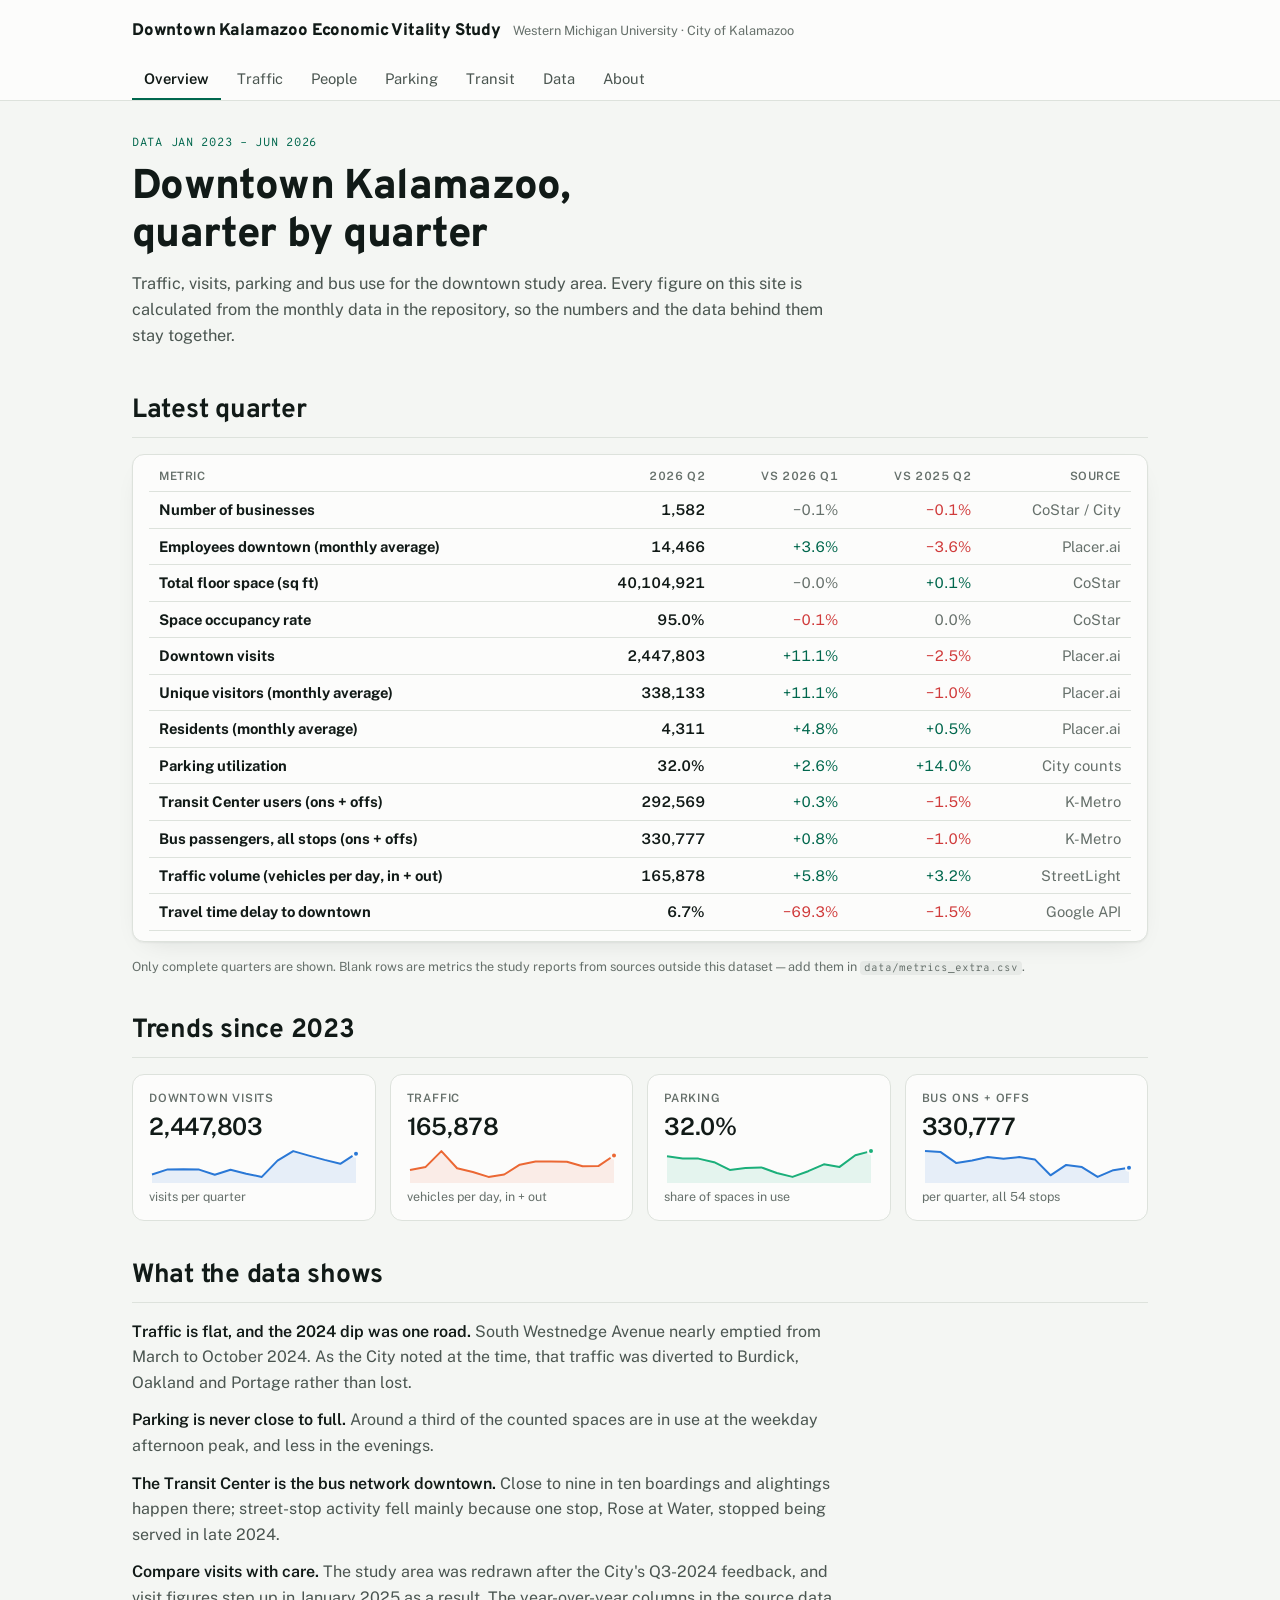
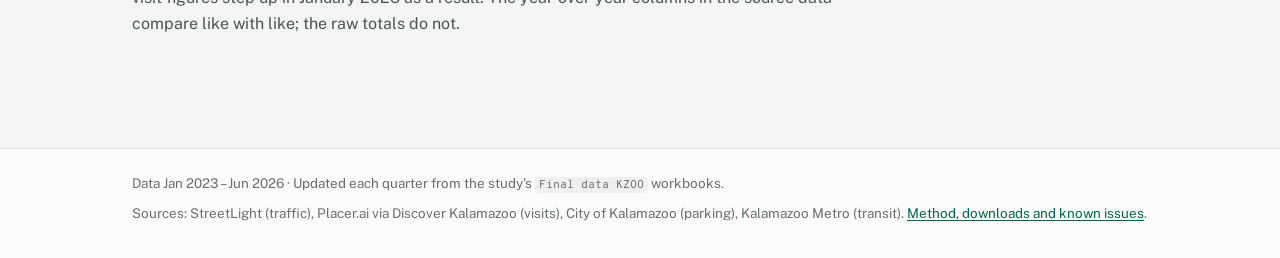
==== index.html @ 564986c9 "Add files via upload" ====
<!DOCTYPE html>
<html lang="en">
<head>
<meta charset="utf-8">
<meta name="viewport" content="width=device-width, initial-scale=1">
<title>Downtown Kalamazoo Vitality Data</title>
<meta name="description" content="Traffic, visits, parking and transit data for the Downtown Kalamazoo Economic Vitality Study, updated quarterly.">
<link rel="preconnect" href="https://fonts.googleapis.com">
<link rel="preconnect" href="https://fonts.gstatic.com" crossorigin>
<link rel="stylesheet" href="https://fonts.googleapis.com/css2?family=Overpass:wght@600;700;800&family=Overpass+Mono:wght@400;500&family=Public+Sans:wght@400;500;600&display=swap">
<link rel="stylesheet" href="assets/style.css">
</head>
<body>
<header class="site-head">
  <div class="wrap">
    <div class="brand">
      <a class="t" href="index.html">Downtown Kalamazoo Economic Vitality Study</a>
      <span class="sub">Western Michigan University · City of Kalamazoo</span>
    </div>
    <nav class="main" aria-label="Sections">
      <a href="index.html">Overview</a>
      <a href="traffic.html">Traffic</a>
      <a href="people.html">People</a>
      <a href="parking.html">Parking</a>
      <a href="transit.html">Transit</a>
      <a href="data.html">Data</a>
      <a href="about.html">About</a>
    </nav>
  </div>
</header>

<main class="wrap">
  <div class="page-head">
    <p class="updated" data-coverage>Loading data…</p>
    <h1>Downtown Kalamazoo, quarter by quarter</h1>
    <p class="lede">Traffic, visits, parking and bus use for the downtown study area. Every figure on this site is calculated from the monthly data in the repository, so the numbers and the data behind them stay together.</p>
  </div>

  <section id="scorecard">
    <h2>Latest quarter</h2>
    <div class="scorecard needs-data">
      <div class="tbl-wrap">
        <table id="score">
          <thead><tr><th scope="col">Metric</th><th scope="col" id="c-now">Latest</th><th scope="col" id="c-prev">vs previous quarter</th><th scope="col" id="c-year">vs year earlier</th><th scope="col">Source</th></tr></thead>
          <tbody></tbody>
        </table>
      </div>
    </div>
    <p class="fig-note">Only complete quarters are shown. Blank rows are metrics the study reports from sources outside this dataset — add them in <code>data/metrics_extra.csv</code>.</p>
  </section>

  <section id="tiles">
    <h2>Trends since 2023</h2>
    <div class="tiles needs-data" id="tile-row"></div>
  </section>

  <section id="says">
    <h2>What the data shows</h2>
    <div class="prose">
      <p><b>Traffic is flat, and the 2024 dip was one road.</b> South Westnedge Avenue nearly emptied from March to October 2024. As the City noted at the time, that traffic was diverted to Burdick, Oakland and Portage rather than lost.</p>
      <p><b>Parking is never close to full.</b> Around a third of the counted spaces are in use at the weekday afternoon peak, and less in the evenings.</p>
      <p><b>The Transit Center is the bus network downtown.</b> Close to nine in ten boardings and alightings happen there; street-stop activity fell mainly because one stop, Rose at Water, stopped being served in late 2024.</p>
      <p><b>Compare visits with care.</b> The study area was redrawn after the City's Q3-2024 feedback, and visit figures step up in January 2025 as a result. The year-over-year columns in the source data compare like with like; the raw totals do not.</p>
    </div>
  </section>
</main>

<footer class="site-foot">
  <div class="wrap">
    <p><span data-coverage></span> · Updated each quarter from the study's <code>Final data KZOO</code> workbooks.</p>
    <p>Sources: StreetLight (traffic), Placer.ai via Discover Kalamazoo (visits), City of Kalamazoo (parking), Kalamazoo Metro (transit). <a href="data.html">Method, downloads and known issues</a>.</p>
  </div>
</footer>

<script src="assets/charts.js"></script>
<script src="assets/site.js"></script>
<script>
Site.ready(async () => {
  const d = await Site.loadAll(["traffic_monthly.csv", "people_monthly.csv", "parking_monthly.csv", "transit_monthly.csv"]);
  let extra = [];
  try { extra = await Site.load("metrics_extra.csv"); } catch (e) { /* optional file */ }

  const months = [...new Set(d.traffic.map(r => r.month))].sort();
  Site.stamp(months);

  const traffic = Site.trafficQuarterly(d.traffic);
  const visitors = Site.peopleQuarterly(d.people, "visitors");
  const employees = Site.peopleQuarterly(d.people, "employees");
  const residents = Site.peopleQuarterly(d.people, "residents");
  const parking = Site.parkingQuarterly(d.parking);
  const transit = Site.transitQuarterly(d.transit);

  // The latest quarter with all three months of traffic data.
  const complete = traffic.filter(q => q.months === 3).map(q => q.q);
  const now = complete[complete.length - 1], prev = Site.qPrev(now), year = Site.qYearAgo(now);
  document.getElementById("c-now").textContent = Site.qLabel(now);
  document.getElementById("c-prev").textContent = "vs " + Site.qLabel(prev);
  document.getElementById("c-year").textContent = "vs " + Site.qLabel(year);

  const pick = (list, q, field) => { const r = list.find(x => x.q === q); return r ? r[field] : null; };
  const pickExtra = (q, field) => {
    const r = extra.find(x => x.quarter === q);
    const v = r ? r[field] : "";
    return v === "" || v == null ? null : +v;
  };

  const metrics = [
    { label: "Number of businesses", get: q => pickExtra(q, "businesses"), fmt: Site.fmtN, src: "CoStar / City" },
    { label: "Employees downtown (monthly average)", get: q => pick(employees, q, "people"), fmt: Site.fmtN, src: "Placer.ai" },
    { label: "Total floor space (sq ft)", get: q => pickExtra(q, "floor_space_sf"), fmt: Site.fmtN, src: "CoStar" },
    { label: "Space occupancy rate", get: q => pickExtra(q, "space_occupancy_rate"), fmt: v => Site.pct(v), src: "CoStar" },
    { label: "Downtown visits", get: q => pick(visitors, q, "visits"), fmt: Site.fmtN, src: "Placer.ai" },
    { label: "Unique visitors (monthly average)", get: q => pick(visitors, q, "people"), fmt: Site.fmtN, src: "Placer.ai" },
    { label: "Residents (monthly average)", get: q => pick(residents, q, "people"), fmt: Site.fmtN, src: "Placer.ai" },
    { label: "Parking utilization", get: q => pick(parking, q, "all"), fmt: v => Site.pct(v), src: "City counts" },
    { label: "Transit Center users (ons + offs)", get: q => pick(transit, q, "centre"), fmt: Site.fmtN, src: "K-Metro" },
    { label: "Bus passengers, all stops (ons + offs)", get: q => pick(transit, q, "total"), fmt: Site.fmtN, src: "K-Metro" },
    { label: "Traffic volume (vehicles per day, in + out)", get: q => pick(traffic, q, "total"), fmt: Site.fmtN, src: "StreetLight" },
    { label: "Travel time delay to downtown", get: q => pickExtra(q, "travel_time_delay_pct"), fmt: v => Site.pct(v), src: "Google API" },
  ];

  const tb = document.querySelector("#score tbody");
  for (const m of metrics) {
    const tr = tb.insertRow();
    const th = document.createElement("th");
    th.scope = "row";
    th.textContent = m.label;
    tr.appendChild(th);
    const v = m.get(now);
    const td = tr.insertCell();
    td.className = "v";
    td.textContent = v == null ? "—" : m.fmt(v);
    Site.changeCell(tr.insertCell(), v, m.get(prev));
    Site.changeCell(tr.insertCell(), v, m.get(year));
    const s = tr.insertCell();
    s.textContent = m.src;
    s.style.color = "var(--muted)";
  }

  // trend tiles
  const tiles = [
    { label: "Downtown visits", href: "people.html", series: visitors.map(q => q.visits), qs: visitors.map(q => q.q), fmt: Site.fmtN, key: "s1", cap: "visits per quarter" },
    { label: "Traffic", href: "traffic.html", series: traffic.map(q => q.total), qs: traffic.map(q => q.q), fmt: Site.fmtN, key: "s2", cap: "vehicles per day, in + out" },
    { label: "Parking", href: "parking.html", series: parking.map(q => q.all), qs: parking.map(q => q.q), fmt: v => Site.pct(v), key: "s3", cap: "share of spaces in use" },
    { label: "Bus ons + offs", href: "transit.html", series: transit.map(q => q.total), qs: transit.map(q => q.q), fmt: Site.fmtN, key: "s1", cap: "per quarter, all 54 stops" },
  ];
  const row = document.getElementById("tile-row");
  row.replaceChildren();
  for (const t of tiles) {
    const keep = t.qs.map((q, i) => ({ q, v: t.series[i] })).filter(o => complete.includes(o.q));
    const a = document.createElement("a");
    a.className = "tile";
    a.href = t.href;
    a.innerHTML = `<span class="lab"></span><span class="val"></span><span class="spark"></span><span class="cap"></span>`;
    a.querySelector(".lab").textContent = t.label;
    a.querySelector(".val").textContent = keep.length ? t.fmt(keep[keep.length - 1].v) : "—";
    a.querySelector(".cap").textContent = t.cap;
    row.appendChild(a);
    const host = a.querySelector(".spark");
    Chart.register(host, () => Chart.spark(host, keep.map(o => o.v), t.key));
  }
});
</script>
</body>
</html>
---- assets/style.css ----
/* Downtown Kalamazoo Economic Vitality Study — site styles
   One stylesheet for every page. Colours are CSS variables, so changing the
   palette here changes the whole site. Dark mode follows the visitor's system. */

:root{
  color-scheme:light;
  --ground:#f4f6f3; --surface:#fcfcfb; --ink:#111a17; --ink-2:#4a5550; --muted:#66706b;
  --rule:#dde2dc; --grid:#e1e0d9; --axis:#c3c2b7;
  --accent:#00674d; --accent-wash:rgba(0,103,77,.07);
  --s1:#2a78d6; --s2:#eb6834; --s3:#1baf7a; --gray:#898781;
  --warn:#d03b3b; --warn-wash:rgba(208,59,59,.08);
  --code-bg:rgba(17,26,23,.055);
  --shadow:0 1px 2px rgba(17,26,23,.05),0 10px 28px -16px rgba(17,26,23,.16);
  --display:"Overpass","Segoe UI",system-ui,sans-serif;
  --body:"Public Sans",system-ui,-apple-system,"Segoe UI",sans-serif;
  --mono:"Overpass Mono",ui-monospace,"Cascadia Mono",Consolas,monospace;
}
@media (prefers-color-scheme:dark){
  :root{
    color-scheme:dark;
    --ground:#0f1311; --surface:#1a1a19; --ink:#f2f5f3; --ink-2:#c1c8c4; --muted:#959d98;
    --rule:#2b302d; --grid:#2c2c2a; --axis:#383835;
    --accent:#5cc29a; --accent-wash:rgba(92,194,154,.10);
    --s1:#3987e5; --s2:#d95926; --s3:#199e70;
    --warn:#e66767; --warn-wash:rgba(230,103,103,.12);
    --code-bg:rgba(255,255,255,.07); --shadow:none;
  }
}
*{box-sizing:border-box}
html{-webkit-text-size-adjust:100%}
body{margin:0;background:var(--ground);color:var(--ink);font:400 16px/1.6 var(--body);-webkit-font-smoothing:antialiased}
h1,h2,h3{font-family:var(--display);margin:0;line-height:1.15;text-wrap:balance}
h1{font-weight:800;font-size:clamp(1.8rem,3.6vw,2.6rem);letter-spacing:-.015em}
h2{font-weight:700;font-size:clamp(1.3rem,2.2vw,1.65rem);letter-spacing:-.01em}
h3{font-weight:700;font-size:1.02rem}
p{margin:0}
a{color:var(--accent);text-underline-offset:.18em}
:focus-visible{outline:2px solid var(--accent);outline-offset:2px;border-radius:4px}
code{font-family:var(--mono);font-size:.85em;background:var(--code-bg);padding:.06em .36em;border-radius:4px;overflow-wrap:anywhere}
b,strong{font-weight:600}
.wrap{max-width:1080px;margin-inline:auto;padding-inline:clamp(16px,4vw,32px)}

/* ---------- site header + nav ---------- */
.site-head{background:var(--surface);border-bottom:1px solid var(--rule)}
.site-head .wrap{padding-block:18px 0}
.brand{display:flex;flex-wrap:wrap;align-items:baseline;gap:4px 12px}
.brand .t{font-family:var(--display);font-weight:800;font-size:1.05rem;letter-spacing:-.01em;color:var(--ink);text-decoration:none}
.brand .sub{font-size:.8rem;color:var(--muted)}
nav.main{display:flex;flex-wrap:wrap;gap:2px 4px;margin-top:14px}
nav.main a{font-size:.92rem;color:var(--ink-2);text-decoration:none;padding:8px 12px;border-radius:8px 8px 0 0;border-bottom:2px solid transparent}
nav.main a:hover{background:var(--accent-wash)}
nav.main a[aria-current="page"]{color:var(--ink);font-weight:600;border-bottom-color:var(--accent)}

/* ---------- page head ---------- */
.page-head{padding-block:34px 8px;display:grid;gap:10px;max-width:70ch}
.page-head .lede{color:var(--ink-2);font-size:1.02rem}
.updated{font-family:var(--mono);font-size:.74rem;letter-spacing:.06em;text-transform:uppercase;color:var(--accent)}
main{padding-bottom:72px;display:block}
section{margin-top:40px;display:grid;gap:16px}
section>h2{padding-bottom:10px;border-bottom:1px solid var(--rule)}
.note{font-size:.88rem;color:var(--ink-2);background:var(--accent-wash);border-radius:8px;padding:11px 13px;max-width:78ch}
.note b{color:var(--ink)}
.note.warn{background:var(--warn-wash)}
.prose{max-width:72ch;display:grid;gap:12px;color:var(--ink-2)}
.prose b{color:var(--ink)}

/* ---------- controls ---------- */
.controls{display:flex;flex-wrap:wrap;gap:10px 14px;align-items:end}
.field{display:grid;gap:4px}
.field label{font-size:.7rem;letter-spacing:.07em;text-transform:uppercase;color:var(--muted);font-weight:600}
.field select{font:400 .93rem var(--body);color:var(--ink);background:var(--surface);border:1px solid var(--rule);border-radius:8px;padding:7px 10px;min-width:12rem}

/* ---------- figures ---------- */
.figs{display:grid;gap:16px}
.figs.two{grid-template-columns:repeat(2,minmax(0,1fr))}
@media (max-width:860px){.figs.two{grid-template-columns:1fr}}
figure.fig{margin:0;background:var(--surface);border:1px solid var(--rule);border-radius:12px;padding:16px 16px 12px;display:grid;gap:10px;min-width:0}
.fig-head{display:flex;justify-content:space-between;align-items:flex-start;gap:12px}
.fig-title{font-weight:600;font-size:.98rem;line-height:1.35}
.fig-sub{font-size:.79rem;color:var(--muted);margin-top:2px;line-height:1.4}
.tv-btn{font:500 .75rem var(--body);color:var(--ink-2);background:transparent;border:1px solid var(--rule);border-radius:6px;padding:4px 9px;cursor:pointer;white-space:nowrap;flex:0 0 auto}
.tv-btn:hover{background:var(--accent-wash)}
.host{min-height:180px;min-width:0}
.legend{display:flex;flex-wrap:wrap;gap:6px 16px;list-style:none;margin:0;padding:0;font-size:.79rem;color:var(--ink-2)}
.legend li{display:flex;align-items:center;gap:7px}
.legend .sw{width:10px;height:10px;border-radius:2px;flex:0 0 10px}
.legend .lk{width:14px;height:2px;border-radius:1px;flex:0 0 14px}
.fig-note{font-size:.79rem;color:var(--muted);line-height:1.45}

/* ---------- tables ---------- */
.tbl-wrap{overflow-x:auto}
table{border-collapse:collapse;width:100%;font-size:.86rem;font-variant-numeric:tabular-nums}
th,td{text-align:right;padding:6px 10px;border-bottom:1px solid var(--rule);white-space:nowrap}
th:first-child,td:first-child{text-align:left}
thead th{color:var(--muted);font-weight:600;font-size:.72rem;letter-spacing:.05em;text-transform:uppercase}
tbody tr:hover{background:var(--accent-wash)}
table.plain tbody tr:hover{background:transparent}
table.plain td,table.plain th{white-space:normal}
.tv{overflow-x:auto;max-height:320px;overflow-y:auto;border-top:1px solid var(--rule);padding-top:6px}
.tv thead th{position:sticky;top:0;background:var(--surface)}
.heat td.c{border-left:2px solid var(--surface)}

/* bar inside a table cell (corridor ranking, stop ranking) */
.barrow{display:flex;align-items:center;gap:8px;min-width:90px}
.barrow i{display:block;height:10px;border-radius:0 3px 3px 0;background:var(--s1);flex:0 0 auto}

/* ---------- scorecard ---------- */
.scorecard{background:var(--surface);border:1px solid var(--rule);border-radius:12px;padding:6px 16px 10px;box-shadow:var(--shadow)}
.scorecard table{font-size:.92rem}
.scorecard td.v{font-weight:600}
.chg{font-variant-numeric:tabular-nums}
.chg.up{color:var(--accent)}
.chg.down{color:var(--warn)}
.chg.flat{color:var(--muted)}

/* ---------- tiles ---------- */
.tiles{display:grid;grid-template-columns:repeat(4,minmax(0,1fr));gap:14px}
@media (max-width:900px){.tiles{grid-template-columns:repeat(2,minmax(0,1fr))}}
@media (max-width:480px){.tiles{grid-template-columns:1fr}}
.tile{background:var(--surface);border:1px solid var(--rule);border-radius:12px;padding:14px 16px;display:grid;gap:6px;text-decoration:none;color:inherit}
.tile:hover{border-color:var(--accent)}
.tile .lab{font-size:.72rem;letter-spacing:.07em;text-transform:uppercase;color:var(--muted);font-weight:600}
.tile .val{font-weight:600;font-size:1.5rem;line-height:1.1;letter-spacing:-.01em}
.tile .cap{font-size:.78rem;color:var(--muted);line-height:1.35}
.tile .spark{height:38px}

/* ---------- key/value blocks ---------- */
.kv{display:grid;grid-template-columns:repeat(auto-fit,minmax(220px,1fr));gap:14px 28px;margin:0}
.kv div{display:grid;gap:2px;align-content:start}
.kv dt{font-size:.7rem;letter-spacing:.07em;text-transform:uppercase;color:var(--muted);font-weight:600}
.kv dd{margin:0;font-size:.93rem}

/* ---------- charts (svg) ---------- */
svg.chart{display:block;overflow:visible;font-family:var(--body)}
svg.chart:focus-visible{outline:2px solid var(--accent);outline-offset:4px}
.chart .tick{fill:var(--muted);font-size:11.5px;font-variant-numeric:tabular-nums}
.chart .val{fill:var(--ink-2);font-size:11.5px;font-weight:500;font-variant-numeric:tabular-nums}
.chart .ann{fill:var(--muted);font-size:11px}
.chart .grid{stroke:var(--grid);stroke-width:1;shape-rendering:crispEdges}
.chart .base{stroke:var(--axis);stroke-width:1;shape-rendering:crispEdges}
.chart .zero{stroke:var(--muted);stroke-width:1;shape-rendering:crispEdges}
.chart .ref{stroke:var(--ink-2);stroke-width:1;shape-rendering:crispEdges}
.chart .cross{stroke:var(--muted);stroke-width:1}
.chart .hit{fill:transparent}
.chart .cat{transition:opacity .12s}
.chart.hovering .cat:not(.on){opacity:.42}
@media (prefers-reduced-motion:reduce){.chart .cat{transition:none}}
#tip{position:fixed;z-index:50;pointer-events:none;background:var(--surface);color:var(--ink);border:1px solid var(--rule);border-radius:8px;padding:8px 11px;font-size:.79rem;line-height:1.45;box-shadow:0 8px 28px -10px rgba(0,0,0,.35);max-width:280px}
#tip .tt{font-weight:600;color:var(--ink-2);margin-bottom:3px}
#tip .tr{display:flex;align-items:center;gap:8px;font-variant-numeric:tabular-nums}
#tip .tr strong{color:var(--ink)}
#tip .tr .n{color:var(--muted)}
#tip .k{width:12px;height:2px;border-radius:1px;flex:0 0 12px}

/* ---------- states ---------- */
.loading,.error{font-size:.9rem;color:var(--muted);padding:14px 0}
.error{color:var(--warn)}

/* ---------- footer ---------- */
.site-foot{border-top:1px solid var(--rule);background:var(--surface);margin-top:40px}
.site-foot .wrap{padding-block:24px 34px;display:grid;gap:8px;font-size:.84rem;color:var(--muted)}
.site-foot a{color:var(--accent)}
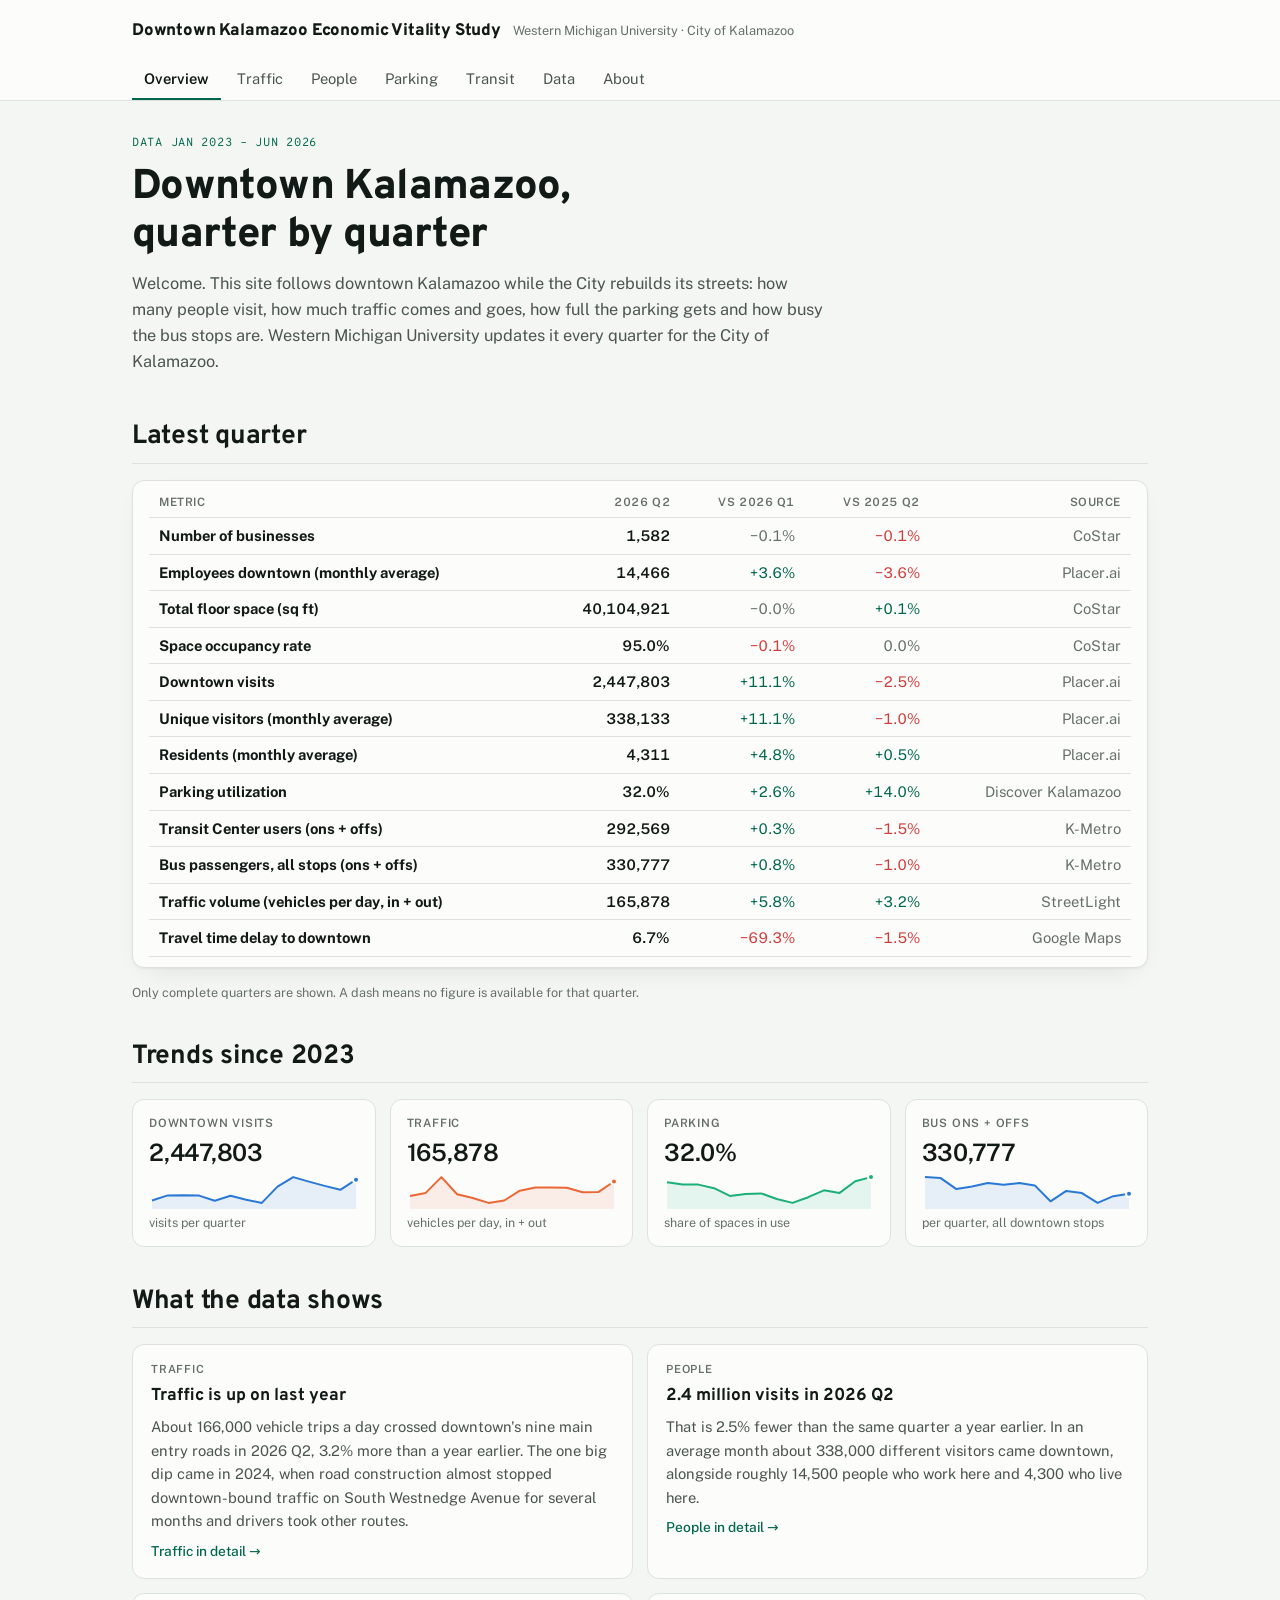
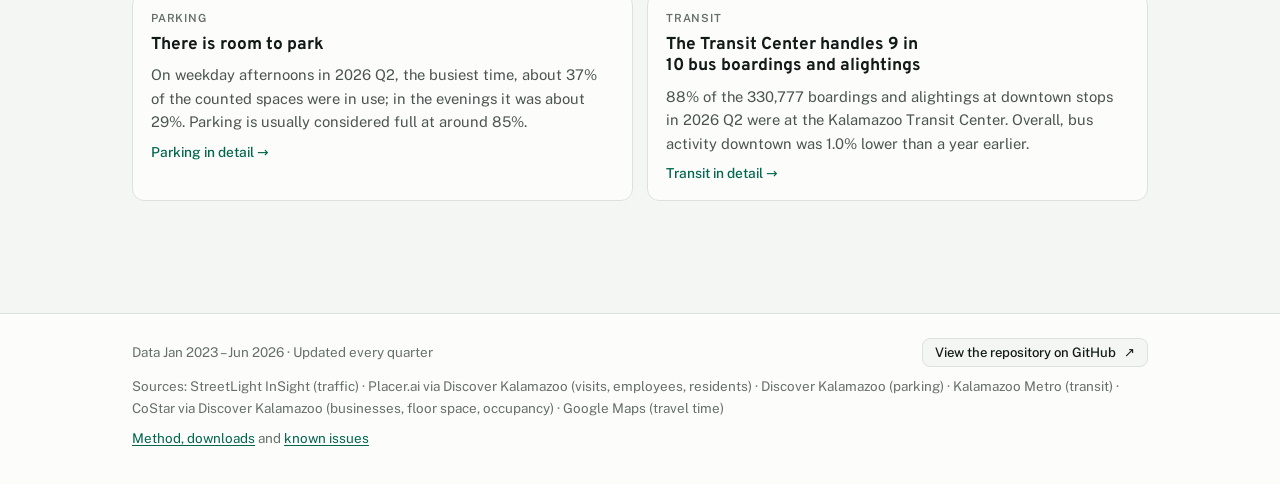
==== commit 90e972cf: "Add files via upload" ====
--- a/index.html
+++ b/index.html
@@ -33,7 +33,7 @@
   <div class="page-head">
     <p class="updated" data-coverage>Loading data…</p>
     <h1>Downtown Kalamazoo, quarter by quarter</h1>
-    <p class="lede">Traffic, visits, parking and bus use for the downtown study area. Every figure on this site is calculated from the monthly data in the repository, so the numbers and the data behind them stay together.</p>
+    <p class="lede">Welcome. This site follows downtown Kalamazoo while the City rebuilds its streets: how many people visit, how much traffic comes and goes, how full the parking gets and how busy the bus stops are. Western Michigan University updates it every quarter for the City of Kalamazoo.</p>
   </div>
 
   <section id="scorecard">
@@ -46,7 +46,7 @@
         </table>
       </div>
     </div>
-    <p class="fig-note">Only complete quarters are shown. Blank rows are metrics the study reports from sources outside this dataset — add them in <code>data/metrics_extra.csv</code>.</p>
+    <p class="fig-note">Only complete quarters are shown. A dash means no figure is available for that quarter.</p>
   </section>
 
   <section id="tiles">
@@ -56,19 +56,43 @@
 
   <section id="says">
     <h2>What the data shows</h2>
-    <div class="prose">
-      <p><b>Traffic is flat, and the 2024 dip was one road.</b> South Westnedge Avenue nearly emptied from March to October 2024. As the City noted at the time, that traffic was diverted to Burdick, Oakland and Portage rather than lost.</p>
-      <p><b>Parking is never close to full.</b> Around a third of the counted spaces are in use at the weekday afternoon peak, and less in the evenings.</p>
-      <p><b>The Transit Center is the bus network downtown.</b> Close to nine in ten boardings and alightings happen there; street-stop activity fell mainly because one stop, Rose at Water, stopped being served in late 2024.</p>
-      <p><b>Compare visits with care.</b> The study area was redrawn after the City's Q3-2024 feedback, and visit figures step up in January 2025 as a result. The year-over-year columns in the source data compare like with like; the raw totals do not.</p>
+    <div class="insights">
+      <article class="insight">
+        <span class="lab">Traffic</span>
+        <h3 id="i-traffic-h">Traffic has changed little</h3>
+        <p id="i-traffic">Apart from one road that was nearly closed for part of 2024, traffic into and out of downtown has stayed close to the same level from year to year.</p>
+        <a href="traffic.html">Traffic in detail →</a>
+      </article>
+      <article class="insight">
+        <span class="lab">People</span>
+        <h3 id="i-people-h">Millions of visits every quarter</h3>
+        <p id="i-people">Downtown draws visitors, the people who work here and the people who live here. Each group is tracked month by month.</p>
+        <a href="people.html">People in detail →</a>
+      </article>
+      <article class="insight">
+        <span class="lab">Parking</span>
+        <h3 id="i-parking-h">There is room to park</h3>
+        <p id="i-parking">Even at the busiest time of day, most of the counted parking spaces downtown are empty. Parking is usually considered full at around 85%.</p>
+        <a href="parking.html">Parking in detail →</a>
+      </article>
+      <article class="insight">
+        <span class="lab">Transit</span>
+        <h3 id="i-transit-h">The Transit Center handles most bus activity</h3>
+        <p id="i-transit">Most people getting on or off a bus downtown do so at the Kalamazoo Transit Center rather than at a street stop.</p>
+        <a href="transit.html">Transit in detail →</a>
+      </article>
     </div>
   </section>
 </main>
 
 <footer class="site-foot">
   <div class="wrap">
-    <p><span data-coverage></span> · Updated each quarter from the study's <code>Final data KZOO</code> workbooks.</p>
-    <p>Sources: StreetLight (traffic), Placer.ai via Discover Kalamazoo (visits), City of Kalamazoo (parking), Kalamazoo Metro (transit). <a href="data.html">Method, downloads and known issues</a>.</p>
+    <div class="foot-top">
+      <p><span data-coverage>Data since January 2023</span> · Updated every quarter</p>
+      <a class="gh-btn" href="https://github.com/KH-Tanvir/kzoo-vitality-data" target="_blank" rel="noopener">View the repository on GitHub <span aria-hidden="true">↗</span></a>
+    </div>
+    <p>Sources: StreetLight InSight (traffic) · Placer.ai via Discover Kalamazoo (visits, employees, residents) · Discover Kalamazoo (parking) · Kalamazoo Metro (transit) · CoStar via Discover Kalamazoo (businesses, floor space, occupancy) · Google Maps (travel time)</p>
+    <p><a href="data.html">Method, downloads</a> and <a href="https://github.com/KH-Tanvir/kzoo-vitality-data/blob/main/KNOWN_ISSUES.md" target="_blank" rel="noopener">known issues</a></p>
   </div>
 </footer>
 
@@ -80,9 +104,6 @@
   let extra = [];
   try { extra = await Site.load("metrics_extra.csv"); } catch (e) { /* optional file */ }
 
-  const months = [...new Set(d.traffic.map(r => r.month))].sort();
-  Site.stamp(months);
-
   const traffic = Site.trafficQuarterly(d.traffic);
   const visitors = Site.peopleQuarterly(d.people, "visitors");
   const employees = Site.peopleQuarterly(d.people, "employees");
@@ -104,21 +125,21 @@
     return v === "" || v == null ? null : +v;
   };
 
+  /* ---------- scorecard ---------- */
   const metrics = [
-    { label: "Number of businesses", get: q => pickExtra(q, "businesses"), fmt: Site.fmtN, src: "CoStar / City" },
+    { label: "Number of businesses", get: q => pickExtra(q, "businesses"), fmt: Site.fmtN, src: "CoStar" },
     { label: "Employees downtown (monthly average)", get: q => pick(employees, q, "people"), fmt: Site.fmtN, src: "Placer.ai" },
     { label: "Total floor space (sq ft)", get: q => pickExtra(q, "floor_space_sf"), fmt: Site.fmtN, src: "CoStar" },
     { label: "Space occupancy rate", get: q => pickExtra(q, "space_occupancy_rate"), fmt: v => Site.pct(v), src: "CoStar" },
     { label: "Downtown visits", get: q => pick(visitors, q, "visits"), fmt: Site.fmtN, src: "Placer.ai" },
     { label: "Unique visitors (monthly average)", get: q => pick(visitors, q, "people"), fmt: Site.fmtN, src: "Placer.ai" },
     { label: "Residents (monthly average)", get: q => pick(residents, q, "people"), fmt: Site.fmtN, src: "Placer.ai" },
-    { label: "Parking utilization", get: q => pick(parking, q, "all"), fmt: v => Site.pct(v), src: "City counts" },
+    { label: "Parking utilization", get: q => pick(parking, q, "all"), fmt: v => Site.pct(v), src: "Discover Kalamazoo" },
     { label: "Transit Center users (ons + offs)", get: q => pick(transit, q, "centre"), fmt: Site.fmtN, src: "K-Metro" },
     { label: "Bus passengers, all stops (ons + offs)", get: q => pick(transit, q, "total"), fmt: Site.fmtN, src: "K-Metro" },
     { label: "Traffic volume (vehicles per day, in + out)", get: q => pick(traffic, q, "total"), fmt: Site.fmtN, src: "StreetLight" },
-    { label: "Travel time delay to downtown", get: q => pickExtra(q, "travel_time_delay_pct"), fmt: v => Site.pct(v), src: "Google API" },
+    { label: "Travel time delay to downtown", get: q => pickExtra(q, "travel_time_delay_pct"), fmt: v => Site.pct(v), src: "Google Maps" },
   ];
-
   const tb = document.querySelector("#score tbody");
   for (const m of metrics) {
     const tr = tb.insertRow();
@@ -137,12 +158,12 @@
     s.style.color = "var(--muted)";
   }
 
-  // trend tiles
+  /* ---------- trend tiles ---------- */
   const tiles = [
     { label: "Downtown visits", href: "people.html", series: visitors.map(q => q.visits), qs: visitors.map(q => q.q), fmt: Site.fmtN, key: "s1", cap: "visits per quarter" },
     { label: "Traffic", href: "traffic.html", series: traffic.map(q => q.total), qs: traffic.map(q => q.q), fmt: Site.fmtN, key: "s2", cap: "vehicles per day, in + out" },
     { label: "Parking", href: "parking.html", series: parking.map(q => q.all), qs: parking.map(q => q.q), fmt: v => Site.pct(v), key: "s3", cap: "share of spaces in use" },
-    { label: "Bus ons + offs", href: "transit.html", series: transit.map(q => q.total), qs: transit.map(q => q.q), fmt: Site.fmtN, key: "s1", cap: "per quarter, all 54 stops" },
+    { label: "Bus ons + offs", href: "transit.html", series: transit.map(q => q.total), qs: transit.map(q => q.q), fmt: Site.fmtN, key: "s1", cap: "per quarter, all downtown stops" },
   ];
   const row = document.getElementById("tile-row");
   row.replaceChildren();
@@ -159,6 +180,58 @@
     const host = a.querySelector(".spark");
     Chart.register(host, () => Chart.spark(host, keep.map(o => o.v), t.key));
   }
+
+  /* ---------- what the data shows (numbers follow the latest quarter) ---------- */
+  const Q = Site.qLabel(now);
+  const set = (id, head, text) => {
+    document.getElementById(id + "-h").textContent = head;
+    document.getElementById(id).textContent = text;
+  };
+  // "3.2% more than" / "2.5% fewer than" / "about the same as"
+  const versus = (a, b, more, fewer) => {
+    if (a == null || !b) return null;
+    const c = (a - b) / b;
+    return Math.abs(c) < 0.005 ? "about the same as" : `${(Math.abs(c) * 100).toFixed(1)}% ${c > 0 ? more : fewer} than`;
+  };
+  const millions = v => (v / 1e6).toFixed(1) + " million";
+  // round figures that follow "about": 165,878 -> 166,000; 14,466 -> 14,500
+  const approx = v => Site.fmtN(v >= 100000 ? Math.round(v / 1000) * 1000 : v >= 1000 ? Math.round(v / 100) * 100 : Math.round(v / 10) * 10);
+
+  {
+    const n = pick(traffic, now, "total"), y = pick(traffic, year, "total");
+    const c = y ? (n - y) / y : 0;
+    const head = Math.abs(c) < 0.03 ? "Traffic has changed little" : c > 0 ? "Traffic is up on last year" : "Traffic is down on last year";
+    const cmp = versus(n, y, "more", "fewer");
+    set("i-traffic", head,
+      `About ${approx(n)} vehicle trips a day crossed downtown's nine main entry roads in ${Q}` +
+      (cmp ? `, ${cmp} a year earlier. ` : ". ") +
+      "The one big dip came in 2024, when road construction almost stopped downtown-bound traffic on South Westnedge Avenue for several months and drivers took other routes.");
+  }
+  {
+    const v = pick(visitors, now, "visits"), vy = pick(visitors, year, "visits");
+    const cmp = versus(v, vy, "more", "fewer");
+    set("i-people", `${millions(v)} visits in ${Q}`,
+      (cmp ? `That is ${cmp} the same quarter a year earlier. ` : "") +
+      `In an average month about ${approx(pick(visitors, now, "people"))} different visitors came downtown, alongside roughly ` +
+      `${approx(pick(employees, now, "people"))} people who work here and ${approx(pick(residents, now, "people"))} who live here.`);
+  }
+  {
+    const p = parking.find(x => x.q === now) || parking[parking.length - 1];
+    const aft = p.windows["Weekday afternoon"];
+    const eve = Site.mean(["Weekday evening", "Weekend evening"].map(w => p.windows[w]).filter(x => x != null));
+    set("i-parking", aft < 0.6 ? "There is room to park" : "Parking is getting busy",
+      `On weekday afternoons in ${Site.qLabel(p.q)}, the busiest time, about ${Math.round(aft * 100)}% of the counted spaces were in use; ` +
+      `in the evenings it was about ${Math.round(eve * 100)}%. Parking is usually considered full at around 85%.`);
+  }
+  {
+    const t = transit.find(x => x.q === now) || transit[transit.length - 1];
+    const ty = transit.find(x => x.q === Site.qYearAgo(t.q));
+    const share = t.centre / t.total;
+    const cmp = ty ? versus(t.total, ty.total, "higher", "lower") : null;
+    set("i-transit", `The Transit Center handles ${Math.round(share * 10)} in 10 bus boardings and alightings`,
+      `${Math.round(share * 100)}% of the ${Site.fmtN(t.total)} boardings and alightings at downtown stops in ${Site.qLabel(t.q)} were at the Kalamazoo Transit Center` +
+      (cmp ? `. Overall, bus activity downtown was ${cmp} a year earlier.` : "."));
+  }
 });
 </script>
 </body>
--- a/assets/style.css
+++ b/assets/style.css
@@ -156,7 +156,32 @@
 .loading,.error{font-size:.9rem;color:var(--muted);padding:14px 0}
 .error{color:var(--warn)}
 
+/* ---------- overview: what the data shows ---------- */
+.insights{display:grid;grid-template-columns:repeat(2,minmax(0,1fr));gap:14px}
+@media (max-width:760px){.insights{grid-template-columns:1fr}}
+.insight{background:var(--surface);border:1px solid var(--rule);border-radius:12px;padding:16px 18px;display:grid;gap:7px;align-content:start}
+.insight .lab{font-size:.7rem;letter-spacing:.07em;text-transform:uppercase;color:var(--muted);font-weight:600}
+.insight h3{font-size:1.08rem;line-height:1.25}
+.insight p{font-size:.92rem;color:var(--ink-2)}
+.insight a{font-size:.86rem;font-weight:500;text-decoration:none}
+.insight a:hover{text-decoration:underline}
+
+/* ---------- numbered steps ---------- */
+ol.steps{margin:0;padding:0;list-style:none;counter-reset:step;display:grid;gap:12px;max-width:74ch}
+ol.steps li{display:grid;grid-template-columns:2rem minmax(0,1fr);gap:12px;align-items:start;color:var(--ink-2)}
+ol.steps li::before{counter-increment:step;content:counter(step);width:2rem;height:2rem;border-radius:50%;border:1px solid var(--rule);background:var(--surface);display:grid;place-items:center;font:500 .82rem var(--mono);color:var(--accent)}
+ol.steps li>div{padding-top:4px}
+ol.steps b{color:var(--ink)}
+
+/* ---------- buttons ---------- */
+.gh-btn{display:inline-flex;align-items:center;gap:8px;font:500 .86rem var(--body);color:var(--ink);background:var(--surface);border:1px solid var(--rule);border-radius:8px;padding:8px 14px;text-decoration:none;white-space:nowrap}
+.gh-btn:hover{border-color:var(--accent);color:var(--accent)}
+.gh-btn svg{width:16px;height:16px;flex:0 0 16px;fill:currentColor}
+
 /* ---------- footer ---------- */
 .site-foot{border-top:1px solid var(--rule);background:var(--surface);margin-top:40px}
-.site-foot .wrap{padding-block:24px 34px;display:grid;gap:8px;font-size:.84rem;color:var(--muted)}
+.site-foot .wrap{padding-block:24px 34px;display:grid;gap:9px;font-size:.84rem;color:var(--muted)}
 .site-foot a{color:var(--accent)}
+.site-foot .gh-btn{background:var(--ground);color:var(--ink);font-size:.82rem;padding:6px 12px}
+.site-foot .gh-btn:hover{color:var(--accent)}
+.foot-top{display:flex;flex-wrap:wrap;align-items:center;justify-content:space-between;gap:10px 20px}
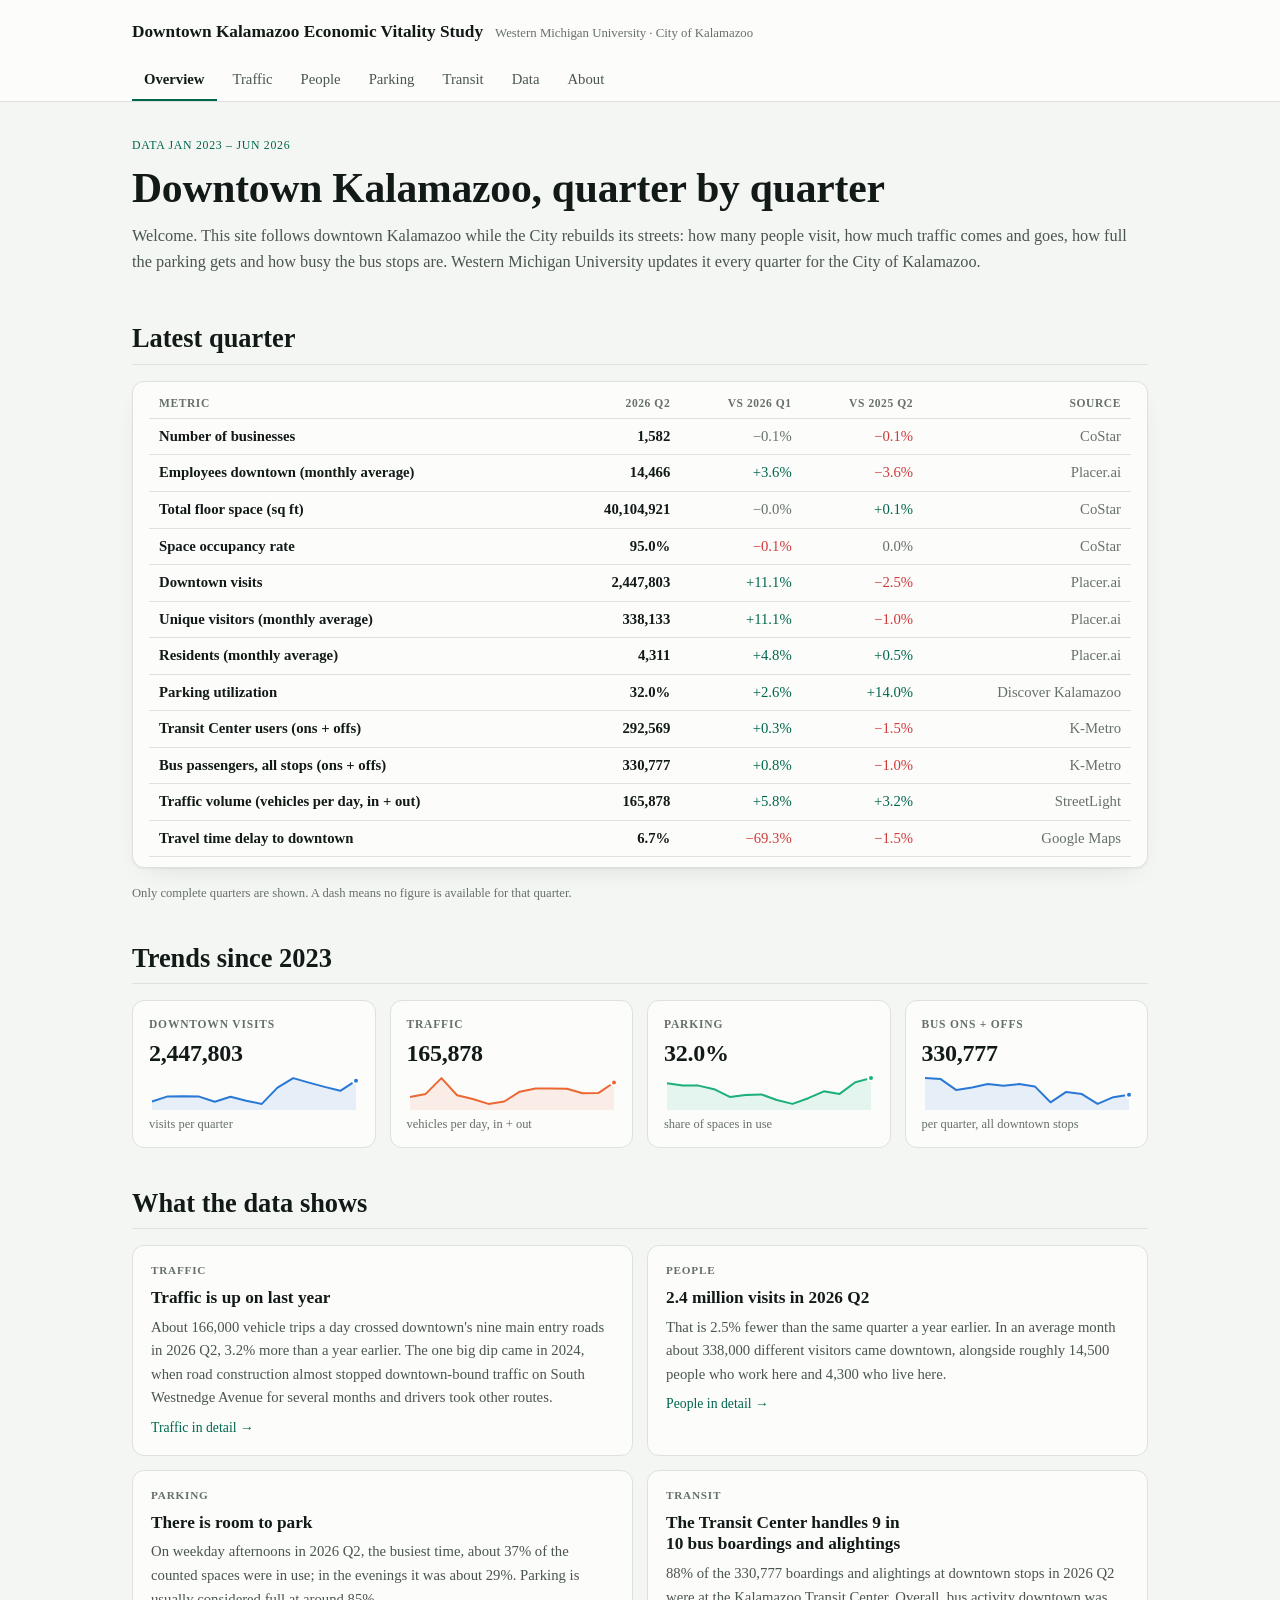
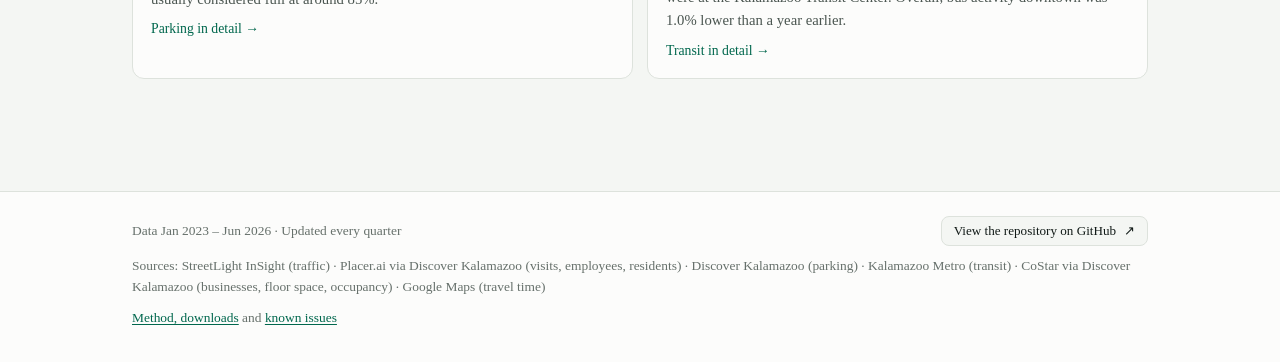
==== commit fc8f5e55: "Add files via upload" ====
--- a/index.html
+++ b/index.html
@@ -5,9 +5,6 @@
 <meta name="viewport" content="width=device-width, initial-scale=1">
 <title>Downtown Kalamazoo Vitality Data</title>
 <meta name="description" content="Traffic, visits, parking and transit data for the Downtown Kalamazoo Economic Vitality Study, updated quarterly.">
-<link rel="preconnect" href="https://fonts.googleapis.com">
-<link rel="preconnect" href="https://fonts.gstatic.com" crossorigin>
-<link rel="stylesheet" href="https://fonts.googleapis.com/css2?family=Overpass:wght@600;700;800&family=Overpass+Mono:wght@400;500&family=Public+Sans:wght@400;500;600&display=swap">
 <link rel="stylesheet" href="assets/style.css">
 </head>
 <body>
--- a/assets/style.css
+++ b/assets/style.css
@@ -11,9 +11,12 @@
   --warn:#d03b3b; --warn-wash:rgba(208,59,59,.08);
   --code-bg:rgba(17,26,23,.055);
   --shadow:0 1px 2px rgba(17,26,23,.05),0 10px 28px -16px rgba(17,26,23,.16);
-  --display:"Overpass","Segoe UI",system-ui,sans-serif;
-  --body:"Public Sans",system-ui,-apple-system,"Segoe UI",sans-serif;
-  --mono:"Overpass Mono",ui-monospace,"Cascadia Mono",Consolas,monospace;
+  /* One typeface for everything. Cambria ships with Windows and Microsoft
+     Office; devices without it fall back to Georgia, then the system serif. */
+  --font:Cambria,Georgia,"Times New Roman",serif;
+  --display:var(--font);
+  --body:var(--font);
+  --mono:var(--font);
 }
 @media (prefers-color-scheme:dark){
   :root{
@@ -30,8 +33,8 @@
 html{-webkit-text-size-adjust:100%}
 body{margin:0;background:var(--ground);color:var(--ink);font:400 16px/1.6 var(--body);-webkit-font-smoothing:antialiased}
 h1,h2,h3{font-family:var(--display);margin:0;line-height:1.15;text-wrap:balance}
-h1{font-weight:800;font-size:clamp(1.8rem,3.6vw,2.6rem);letter-spacing:-.015em}
-h2{font-weight:700;font-size:clamp(1.3rem,2.2vw,1.65rem);letter-spacing:-.01em}
+h1{font-weight:700;font-size:clamp(1.8rem,3.6vw,2.6rem);letter-spacing:-.005em}
+h2{font-weight:700;font-size:clamp(1.3rem,2.2vw,1.65rem)}
 h3{font-weight:700;font-size:1.02rem}
 p{margin:0}
 a{color:var(--accent);text-underline-offset:.18em}
@@ -44,7 +47,7 @@
 .site-head{background:var(--surface);border-bottom:1px solid var(--rule)}
 .site-head .wrap{padding-block:18px 0}
 .brand{display:flex;flex-wrap:wrap;align-items:baseline;gap:4px 12px}
-.brand .t{font-family:var(--display);font-weight:800;font-size:1.05rem;letter-spacing:-.01em;color:var(--ink);text-decoration:none}
+.brand .t{font-family:var(--display);font-weight:700;font-size:1.08rem;color:var(--ink);text-decoration:none}
 .brand .sub{font-size:.8rem;color:var(--muted)}
 nav.main{display:flex;flex-wrap:wrap;gap:2px 4px;margin-top:14px}
 nav.main a{font-size:.92rem;color:var(--ink-2);text-decoration:none;padding:8px 12px;border-radius:8px 8px 0 0;border-bottom:2px solid transparent}
@@ -52,16 +55,16 @@
 nav.main a[aria-current="page"]{color:var(--ink);font-weight:600;border-bottom-color:var(--accent)}
 
 /* ---------- page head ---------- */
-.page-head{padding-block:34px 8px;display:grid;gap:10px;max-width:70ch}
+.page-head{padding-block:34px 8px;display:grid;gap:10px}
 .page-head .lede{color:var(--ink-2);font-size:1.02rem}
 .updated{font-family:var(--mono);font-size:.74rem;letter-spacing:.06em;text-transform:uppercase;color:var(--accent)}
 main{padding-bottom:72px;display:block}
 section{margin-top:40px;display:grid;gap:16px}
 section>h2{padding-bottom:10px;border-bottom:1px solid var(--rule)}
-.note{font-size:.88rem;color:var(--ink-2);background:var(--accent-wash);border-radius:8px;padding:11px 13px;max-width:78ch}
+.note{font-size:.88rem;color:var(--ink-2);background:var(--accent-wash);border-radius:8px;padding:11px 13px}
 .note b{color:var(--ink)}
 .note.warn{background:var(--warn-wash)}
-.prose{max-width:72ch;display:grid;gap:12px;color:var(--ink-2)}
+.prose{display:grid;gap:12px;color:var(--ink-2)}
 .prose b{color:var(--ink)}
 
 /* ---------- controls ---------- */
@@ -167,7 +170,7 @@
 .insight a:hover{text-decoration:underline}
 
 /* ---------- numbered steps ---------- */
-ol.steps{margin:0;padding:0;list-style:none;counter-reset:step;display:grid;gap:12px;max-width:74ch}
+ol.steps{margin:0;padding:0;list-style:none;counter-reset:step;display:grid;gap:12px}
 ol.steps li{display:grid;grid-template-columns:2rem minmax(0,1fr);gap:12px;align-items:start;color:var(--ink-2)}
 ol.steps li::before{counter-increment:step;content:counter(step);width:2rem;height:2rem;border-radius:50%;border:1px solid var(--rule);background:var(--surface);display:grid;place-items:center;font:500 .82rem var(--mono);color:var(--accent)}
 ol.steps li>div{padding-top:4px}
